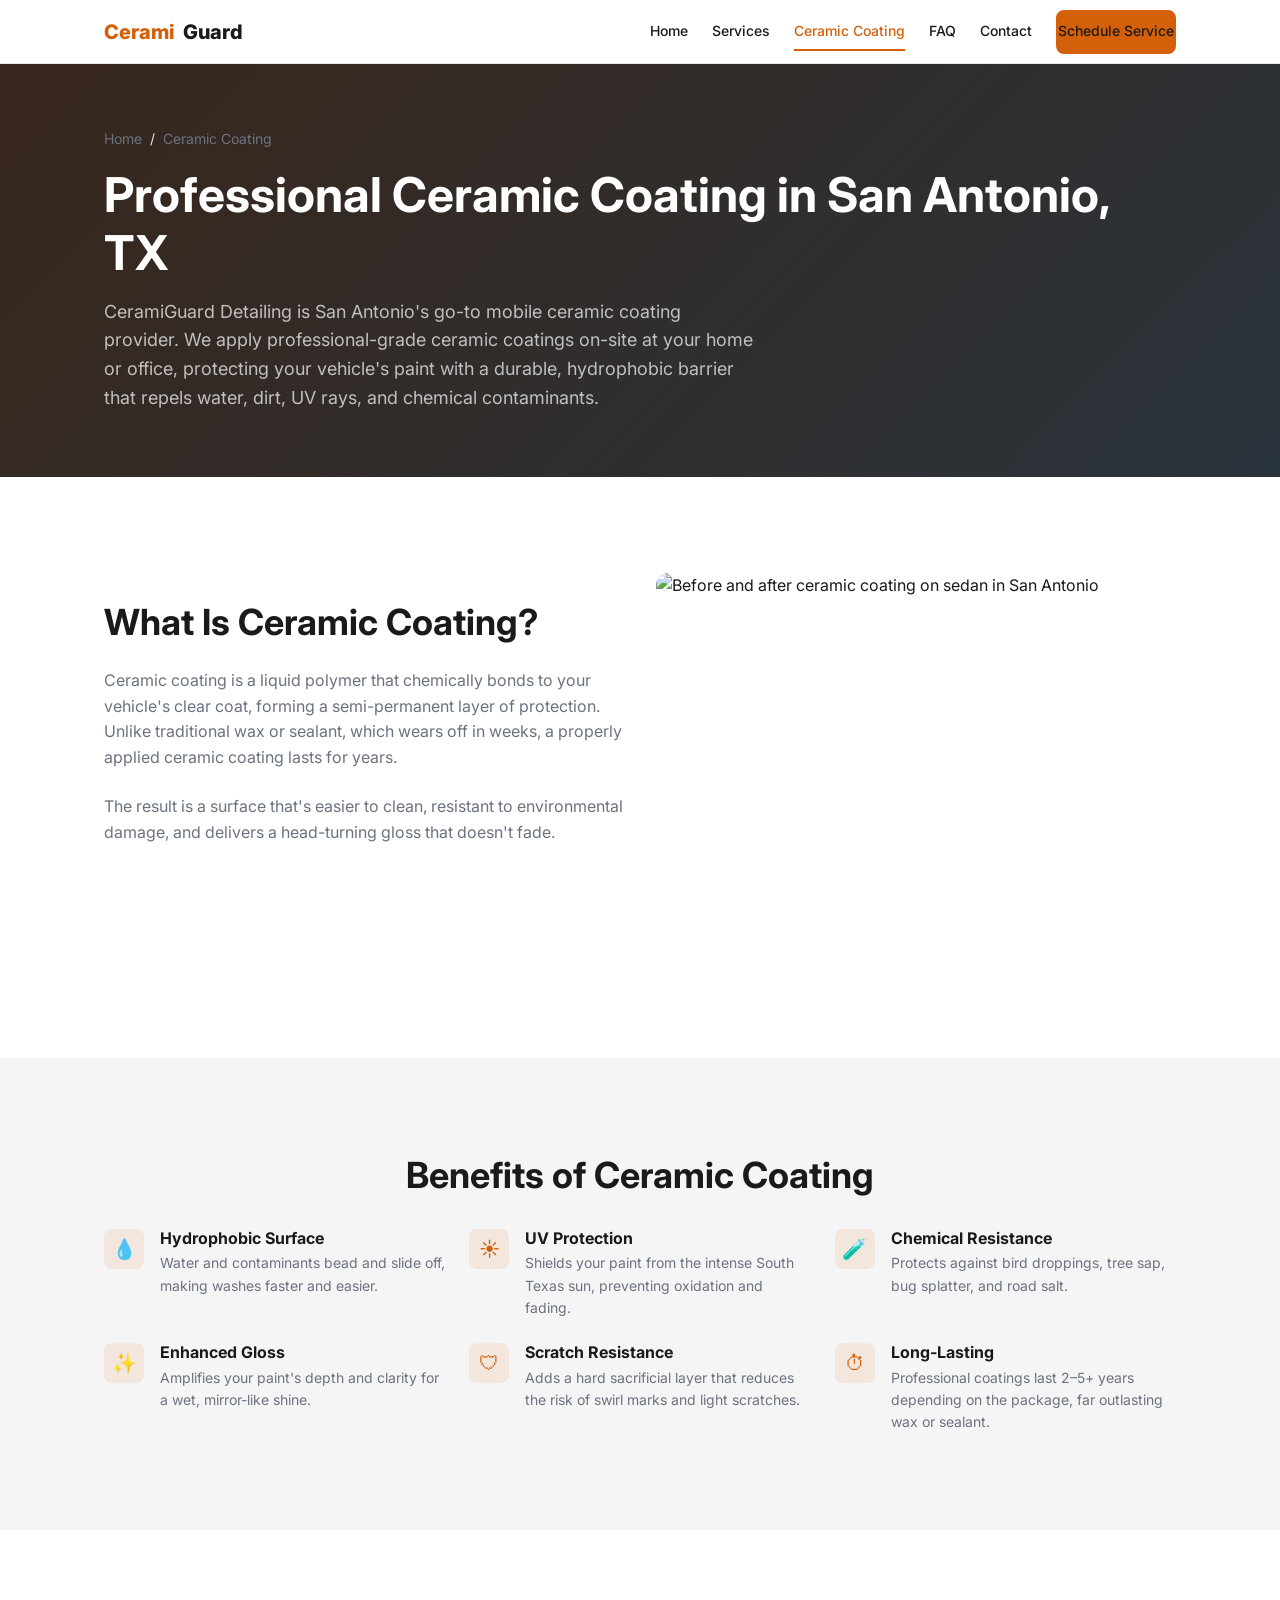
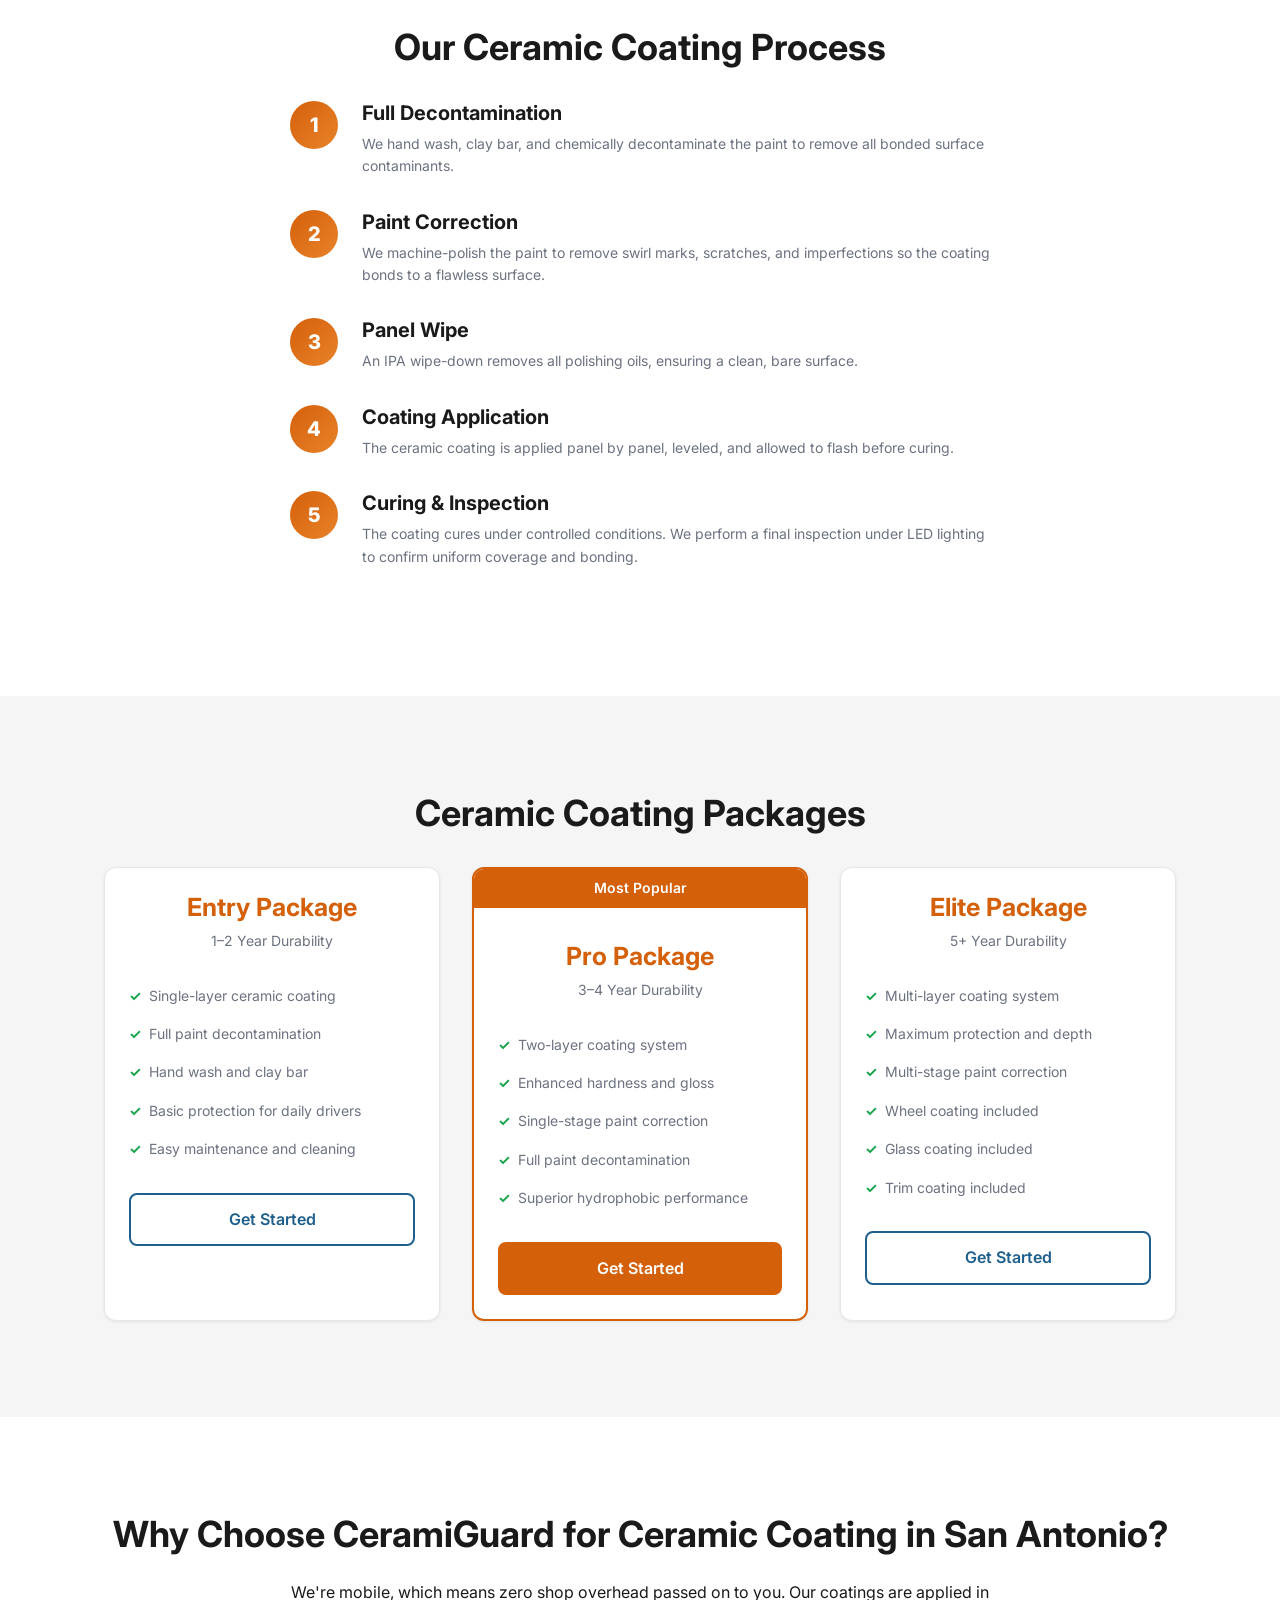
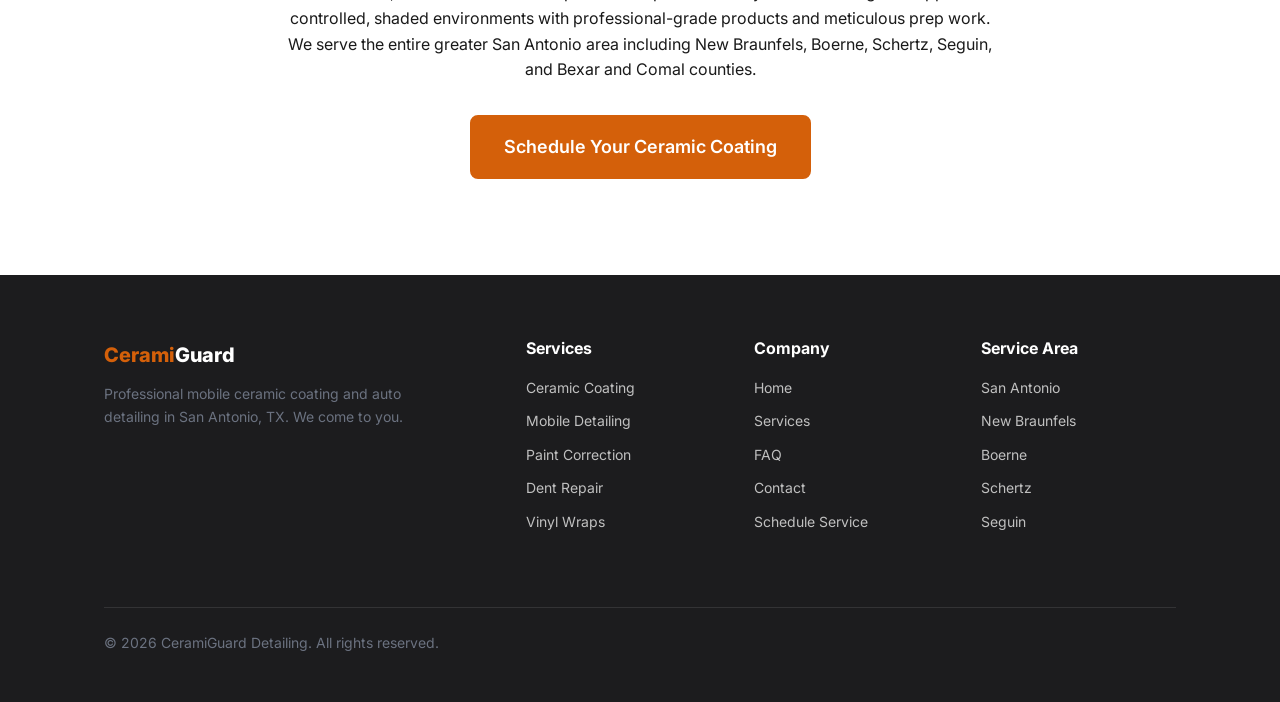
==== ceramic-coating.html @ 39f0410c "Build 6-page CeramiGuard Detailing website from spec documents Create complete static website with b" ====
<!DOCTYPE html>
<html lang="en">
<head>
  <meta charset="UTF-8">
  <meta name="viewport" content="width=device-width, initial-scale=1.0">
  <title>Ceramic Coating San Antonio | Professional Mobile Ceramic Coating | CeramiGuard</title>
  <meta name="description" content="Get professional ceramic coating in San Antonio, TX. CeramiGuard delivers mobile ceramic coating with multi-layer protection, UV defense & lasting gloss. Book now.">
  <link rel="preconnect" href="https://fonts.googleapis.com">
  <link rel="preconnect" href="https://fonts.gstatic.com" crossorigin>
  <link href="https://fonts.googleapis.com/css2?family=Inter:wght@400;500;600;700;800&display=swap" rel="stylesheet">
  <link rel="stylesheet" href="css/styles.css">

  <script type="application/ld+json">
  {
    "@context": "https://schema.org",
    "@type": "Service",
    "name": "Professional Ceramic Coating",
    "provider": {
      "@type": "LocalBusiness",
      "name": "CeramiGuard Detailing"
    },
    "areaServed": ["San Antonio", "New Braunfels", "Boerne", "Schertz", "Seguin"],
    "description": "Professional-grade ceramic coating applied on-site at your home or office, protecting your vehicle's paint with a durable, hydrophobic barrier."
  }
  </script>

  <script type="application/ld+json">
  {
    "@context": "https://schema.org",
    "@type": "BreadcrumbList",
    "itemListElement": [
      { "@type": "ListItem", "position": 1, "name": "Home", "item": "index.html" },
      { "@type": "ListItem", "position": 2, "name": "Ceramic Coating", "item": "ceramic-coating.html" }
    ]
  }
  </script>
</head>
<body>
  <a href="#main" class="skip-link">Skip to main content</a>

  <!-- Navigation -->
  <nav class="navbar" aria-label="Main navigation">
    <div class="container">
      <a href="index.html" class="navbar__logo" aria-label="CeramiGuard Detailing Home">
        <span>Cerami</span>Guard
      </a>
      <div class="navbar__links">
        <a href="index.html">Home</a>
        <a href="services.html">Services</a>
        <a href="ceramic-coating.html" class="active">Ceramic Coating</a>
        <a href="faq.html">FAQ</a>
        <a href="contact.html">Contact</a>
        <a href="schedule.html" class="btn btn--primary">Schedule Service</a>
      </div>
      <button class="navbar__toggle" aria-label="Toggle menu" aria-expanded="false">
        <span></span>
      </button>
    </div>
    <div class="navbar__mobile-menu" aria-label="Mobile navigation">
      <a href="index.html">Home</a>
      <a href="services.html">Services</a>
      <a href="ceramic-coating.html" class="active">Ceramic Coating</a>
      <a href="faq.html">FAQ</a>
      <a href="contact.html">Contact</a>
      <a href="schedule.html">Schedule Service</a>
    </div>
  </nav>

  <!-- Page Header -->
  <section class="page-header">
    <div class="container">
      <nav class="breadcrumb" aria-label="Breadcrumb">
        <ol class="breadcrumb__list">
          <li class="breadcrumb__item"><a href="index.html">Home</a></li>
          <li class="breadcrumb__separator" aria-hidden="true">/</li>
          <li class="breadcrumb__item" aria-current="page">Ceramic Coating</li>
        </ol>
      </nav>
      <h1>Professional Ceramic Coating in San Antonio, TX</h1>
      <p>CeramiGuard Detailing is San Antonio's go-to mobile ceramic coating provider. We apply professional-grade ceramic coatings on-site at your home or office, protecting your vehicle's paint with a durable, hydrophobic barrier that repels water, dirt, UV rays, and chemical contaminants.</p>
    </div>
  </section>

  <main id="main">
    <!-- What Is Ceramic Coating -->
    <section class="section">
      <div class="container">
        <div class="service-block">
          <div class="service-block__content">
            <h2>What Is Ceramic Coating?</h2>
            <p>Ceramic coating is a liquid polymer that chemically bonds to your vehicle's clear coat, forming a semi-permanent layer of protection. Unlike traditional wax or sealant, which wears off in weeks, a properly applied ceramic coating lasts for years.</p>
            <p>The result is a surface that's easier to clean, resistant to environmental damage, and delivers a head-turning gloss that doesn't fade.</p>
          </div>
          <div class="service-block__image">
            <img src="https://images.unsplash.com/photo-1601362840469-51e4d8d58785?w=800&h=500&fit=crop" alt="Before and after ceramic coating on sedan in San Antonio" loading="lazy" width="800" height="500">
          </div>
        </div>
      </div>
    </section>

    <!-- Benefits -->
    <section class="section section--surface">
      <div class="container">
        <div class="text-center">
          <h2>Benefits of Ceramic Coating</h2>
        </div>
        <div class="benefits-grid" style="margin-top: var(--space-6)">
          <div class="benefit-item">
            <div class="benefit-item__icon">💧</div>
            <div>
              <h3>Hydrophobic Surface</h3>
              <p>Water and contaminants bead and slide off, making washes faster and easier.</p>
            </div>
          </div>
          <div class="benefit-item">
            <div class="benefit-item__icon">☀️</div>
            <div>
              <h3>UV Protection</h3>
              <p>Shields your paint from the intense South Texas sun, preventing oxidation and fading.</p>
            </div>
          </div>
          <div class="benefit-item">
            <div class="benefit-item__icon">🧪</div>
            <div>
              <h3>Chemical Resistance</h3>
              <p>Protects against bird droppings, tree sap, bug splatter, and road salt.</p>
            </div>
          </div>
          <div class="benefit-item">
            <div class="benefit-item__icon">✨</div>
            <div>
              <h3>Enhanced Gloss</h3>
              <p>Amplifies your paint's depth and clarity for a wet, mirror-like shine.</p>
            </div>
          </div>
          <div class="benefit-item">
            <div class="benefit-item__icon">🛡</div>
            <div>
              <h3>Scratch Resistance</h3>
              <p>Adds a hard sacrificial layer that reduces the risk of swirl marks and light scratches.</p>
            </div>
          </div>
          <div class="benefit-item">
            <div class="benefit-item__icon">⏱</div>
            <div>
              <h3>Long-Lasting</h3>
              <p>Professional coatings last 2–5+ years depending on the package, far outlasting wax or sealant.</p>
            </div>
          </div>
        </div>
      </div>
    </section>

    <!-- Process -->
    <section class="section">
      <div class="container">
        <div class="text-center">
          <h2>Our Ceramic Coating Process</h2>
        </div>
        <div class="process-steps" style="margin-top: var(--space-6); max-width: 700px; margin-left: auto; margin-right: auto;">
          <div class="process-step">
            <div class="process-step__number">1</div>
            <div class="process-step__content">
              <h3>Full Decontamination</h3>
              <p>We hand wash, clay bar, and chemically decontaminate the paint to remove all bonded surface contaminants.</p>
            </div>
          </div>
          <div class="process-step">
            <div class="process-step__number">2</div>
            <div class="process-step__content">
              <h3>Paint Correction</h3>
              <p>We machine-polish the paint to remove swirl marks, scratches, and imperfections so the coating bonds to a flawless surface.</p>
            </div>
          </div>
          <div class="process-step">
            <div class="process-step__number">3</div>
            <div class="process-step__content">
              <h3>Panel Wipe</h3>
              <p>An IPA wipe-down removes all polishing oils, ensuring a clean, bare surface.</p>
            </div>
          </div>
          <div class="process-step">
            <div class="process-step__number">4</div>
            <div class="process-step__content">
              <h3>Coating Application</h3>
              <p>The ceramic coating is applied panel by panel, leveled, and allowed to flash before curing.</p>
            </div>
          </div>
          <div class="process-step">
            <div class="process-step__number">5</div>
            <div class="process-step__content">
              <h3>Curing &amp; Inspection</h3>
              <p>The coating cures under controlled conditions. We perform a final inspection under LED lighting to confirm uniform coverage and bonding.</p>
            </div>
          </div>
        </div>
      </div>
    </section>

    <!-- Packages -->
    <section class="section section--surface">
      <div class="container">
        <div class="text-center">
          <h2>Ceramic Coating Packages</h2>
        </div>
        <div class="grid grid--3" style="margin-top: var(--space-6)">
          <!-- Entry -->
          <div class="card card--pricing">
            <h3 class="card__tier">Entry Package</h3>
            <p class="card__durability">1–2 Year Durability</p>
            <ul>
              <li>Single-layer ceramic coating</li>
              <li>Full paint decontamination</li>
              <li>Hand wash and clay bar</li>
              <li>Basic protection for daily drivers</li>
              <li>Easy maintenance and cleaning</li>
            </ul>
            <a href="schedule.html" class="btn btn--secondary btn--full">Get Started</a>
          </div>

          <!-- Pro -->
          <div class="card card--pricing featured">
            <div class="card__badge">Most Popular</div>
            <h3 class="card__tier" style="margin-top: var(--space-7)">Pro Package</h3>
            <p class="card__durability">3–4 Year Durability</p>
            <ul>
              <li>Two-layer coating system</li>
              <li>Enhanced hardness and gloss</li>
              <li>Single-stage paint correction</li>
              <li>Full paint decontamination</li>
              <li>Superior hydrophobic performance</li>
            </ul>
            <a href="schedule.html" class="btn btn--primary btn--full">Get Started</a>
          </div>

          <!-- Elite -->
          <div class="card card--pricing">
            <h3 class="card__tier">Elite Package</h3>
            <p class="card__durability">5+ Year Durability</p>
            <ul>
              <li>Multi-layer coating system</li>
              <li>Maximum protection and depth</li>
              <li>Multi-stage paint correction</li>
              <li>Wheel coating included</li>
              <li>Glass coating included</li>
              <li>Trim coating included</li>
            </ul>
            <a href="schedule.html" class="btn btn--secondary btn--full">Get Started</a>
          </div>
        </div>
      </div>
    </section>

    <!-- Why Choose -->
    <section class="section">
      <div class="container text-center">
        <h2>Why Choose CeramiGuard for Ceramic Coating in San Antonio?</h2>
        <p>We're mobile, which means zero shop overhead passed on to you. Our coatings are applied in controlled, shaded environments with professional-grade products and meticulous prep work. We serve the entire greater San Antonio area including New Braunfels, Boerne, Schertz, Seguin, and Bexar and Comal counties.</p>
        <div style="margin-top: var(--space-6)">
          <a href="schedule.html" class="btn btn--primary btn--lg">Schedule Your Ceramic Coating</a>
        </div>
      </div>
    </section>
  </main>

  <!-- Footer -->
  <footer class="footer">
    <div class="container">
      <div class="footer__grid">
        <div>
          <div class="footer__brand"><span>Cerami</span>Guard</div>
          <p class="footer__tagline">Professional mobile ceramic coating and auto detailing in San Antonio, TX. We come to you.</p>
        </div>
        <div>
          <h4 class="footer__col-title">Services</h4>
          <ul class="footer__links">
            <li><a href="ceramic-coating.html">Ceramic Coating</a></li>
            <li><a href="services.html">Mobile Detailing</a></li>
            <li><a href="services.html">Paint Correction</a></li>
            <li><a href="services.html">Dent Repair</a></li>
            <li><a href="services.html">Vinyl Wraps</a></li>
          </ul>
        </div>
        <div>
          <h4 class="footer__col-title">Company</h4>
          <ul class="footer__links">
            <li><a href="index.html">Home</a></li>
            <li><a href="services.html">Services</a></li>
            <li><a href="faq.html">FAQ</a></li>
            <li><a href="contact.html">Contact</a></li>
            <li><a href="schedule.html">Schedule Service</a></li>
          </ul>
        </div>
        <div>
          <h4 class="footer__col-title">Service Area</h4>
          <ul class="footer__links">
            <li><a href="contact.html">San Antonio</a></li>
            <li><a href="contact.html">New Braunfels</a></li>
            <li><a href="contact.html">Boerne</a></li>
            <li><a href="contact.html">Schertz</a></li>
            <li><a href="contact.html">Seguin</a></li>
          </ul>
        </div>
      </div>
      <div class="footer__bottom">
        <p class="footer__copyright">&copy; 2026 CeramiGuard Detailing. All rights reserved.</p>
      </div>
    </div>
  </footer>

  <script src="js/main.js"></script>
</body>
</html>
---- css/styles.css ----
/* ==========================================================================
   CeramiGuard Detailing — Stylesheet
   Color Palette: Burnt Orange, Steel Blue, Silver, Gray
   ========================================================================== */

/* ---------- 1. Custom Properties ---------- */
:root {
  /* Colors */
  --color-primary: #D4600A;
  --color-primary-hover: #B8520A;
  --color-secondary: #1E5F8C;
  --color-secondary-hover: #174A6E;
  --color-accent-silver: #C0C0C0;
  --color-surface: #F5F5F5;
  --color-background: #FFFFFF;
  --color-dark: #1C1C1E;
  --color-text-primary: #1A1A1A;
  --color-text-secondary: #6B7280;
  --color-text-inverse: #FFFFFF;
  --color-border: #E5E7EB;
  --color-success: #16A34A;
  --color-error: #DC2626;
  --color-warning: #F59E0B;

  /* Spacing — 8 px grid */
  --space-1: 4px;
  --space-2: 8px;
  --space-3: 12px;
  --space-4: 16px;
  --space-5: 24px;
  --space-6: 32px;
  --space-7: 48px;
  --space-8: 64px;
  --space-9: 96px;
  --space-10: 128px;

  /* Typography */
  --font-family: 'Inter', system-ui, -apple-system, sans-serif;
  --font-size-micro: 0.75rem;   /* 12 px */
  --font-size-small: 0.875rem;  /* 14 px */
  --font-size-body: 1rem;       /* 16 px */
  --font-size-body-lg: 1.125rem;/* 18 px */
  --font-size-h4: 1.25rem;      /* 20 px */
  --font-size-h3: 1.563rem;     /* ~25 px */
  --font-size-h2: 1.953rem;     /* ~31 px */
  --font-size-h1: 2.441rem;     /* ~39 px */
  --font-size-display: 3.052rem;/* ~49 px */

  /* Shadows */
  --shadow-sm: 0 1px 3px rgba(0, 0, 0, 0.08);
  --shadow-md: 0 4px 12px rgba(0, 0, 0, 0.1);
  --shadow-lg: 0 8px 24px rgba(0, 0, 0, 0.12);
  --shadow-nav: 0 2px 8px rgba(0, 0, 0, 0.08);

  /* Misc */
  --radius-sm: 8px;
  --radius-md: 12px;
  --radius-lg: 16px;
  --radius-full: 9999px;
  --transition-fast: 150ms ease;
  --transition-base: 250ms ease;
  --transition-slow: 400ms ease;
  --max-width: 1200px;
  --nav-height: 64px;
  --nav-height-mobile: 56px;
}

/* ---------- 2. Reset / Base ---------- */
*,
*::before,
*::after {
  box-sizing: border-box;
  margin: 0;
  padding: 0;
}

html {
  scroll-behavior: smooth;
  -webkit-text-size-adjust: 100%;
}

body {
  font-family: var(--font-family);
  font-size: var(--font-size-body);
  line-height: 1.6;
  color: var(--color-text-primary);
  background-color: var(--color-background);
  -webkit-font-smoothing: antialiased;
  -moz-osx-font-smoothing: grayscale;
}

img {
  max-width: 100%;
  height: auto;
  display: block;
}

a {
  color: var(--color-secondary);
  text-decoration: none;
  transition: color var(--transition-fast);
}

a:hover {
  color: var(--color-secondary-hover);
}

ul, ol {
  list-style: none;
}

/* ---------- 3. Typography ---------- */
h1, h2, h3, h4, h5, h6 {
  font-weight: 700;
  line-height: 1.2;
  color: var(--color-text-primary);
}

h1 { font-size: var(--font-size-h1); margin-bottom: var(--space-5); }
h2 { font-size: var(--font-size-h2); margin-bottom: var(--space-5); }
h3 { font-size: var(--font-size-h3); margin-bottom: var(--space-4); }
h4 { font-size: var(--font-size-h4); margin-bottom: var(--space-3); }

p {
  margin-bottom: var(--space-4);
  max-width: 72ch;
}

.text-center { text-align: center; }
.text-center p { margin-left: auto; margin-right: auto; }

/* ---------- 4. Layout ---------- */
.container {
  width: 100%;
  max-width: var(--max-width);
  margin: 0 auto;
  padding: 0 var(--space-4);
}

.section {
  padding: var(--space-8) 0;
}

.section--surface {
  background-color: var(--color-surface);
}

.section--dark {
  background-color: var(--color-dark);
  color: var(--color-text-inverse);
}

.section--dark h2,
.section--dark h3,
.section--dark h4 {
  color: var(--color-text-inverse);
}

.grid {
  display: grid;
  gap: var(--space-6);
}

.grid--2 { grid-template-columns: 1fr; }
.grid--3 { grid-template-columns: 1fr; }
.grid--4 { grid-template-columns: 1fr; }

.flex {
  display: flex;
  flex-wrap: wrap;
  gap: var(--space-5);
}

.flex--center {
  align-items: center;
  justify-content: center;
}

/* ---------- 5. Navigation ---------- */
.skip-link {
  position: absolute;
  top: -100%;
  left: var(--space-4);
  background: var(--color-primary);
  color: var(--color-text-inverse);
  padding: var(--space-2) var(--space-4);
  border-radius: var(--radius-sm);
  z-index: 600;
  font-weight: 700;
}

.skip-link:focus {
  top: var(--space-2);
}

.navbar {
  position: sticky;
  top: 0;
  z-index: 100;
  background-color: var(--color-background);
  height: var(--nav-height-mobile);
  display: flex;
  align-items: center;
  transition: box-shadow var(--transition-base);
  border-bottom: 1px solid var(--color-border);
}

.navbar--scrolled {
  box-shadow: var(--shadow-nav);
  border-bottom-color: transparent;
}

.navbar .container {
  display: flex;
  align-items: center;
  justify-content: space-between;
}

.navbar__logo {
  font-size: var(--font-size-h4);
  font-weight: 800;
  color: var(--color-text-primary);
  display: flex;
  align-items: center;
  gap: var(--space-2);
}

.navbar__logo span {
  color: var(--color-primary);
}

.navbar__links {
  display: none;
  gap: var(--space-5);
  align-items: center;
}

.navbar__links a {
  color: var(--color-text-primary);
  font-size: var(--font-size-small);
  font-weight: 500;
  padding: var(--space-2) 0;
  position: relative;
  transition: color var(--transition-fast);
}

.navbar__links a::after {
  content: '';
  position: absolute;
  bottom: 0;
  left: 0;
  width: 0;
  height: 2px;
  background: var(--color-primary);
  transition: width var(--transition-base);
}

.navbar__links a:hover,
.navbar__links a.active {
  color: var(--color-primary);
}

.navbar__links a:hover::after,
.navbar__links a.active::after {
  width: 100%;
}

.navbar__toggle {
  display: flex;
  align-items: center;
  justify-content: center;
  width: 44px;
  height: 44px;
  background: none;
  border: none;
  cursor: pointer;
  padding: 0;
}

.navbar__toggle span {
  display: block;
  width: 24px;
  height: 2px;
  background: var(--color-text-primary);
  position: relative;
  transition: background var(--transition-fast);
}

.navbar__toggle span::before,
.navbar__toggle span::after {
  content: '';
  position: absolute;
  width: 24px;
  height: 2px;
  background: var(--color-text-primary);
  left: 0;
  transition: transform var(--transition-base);
}

.navbar__toggle span::before { top: -7px; }
.navbar__toggle span::after { top: 7px; }

.navbar__toggle.active span {
  background: transparent;
}

.navbar__toggle.active span::before {
  transform: rotate(45deg);
  top: 0;
}

.navbar__toggle.active span::after {
  transform: rotate(-45deg);
  top: 0;
}

/* Mobile menu */
.navbar__mobile-menu {
  display: none;
  position: absolute;
  top: var(--nav-height-mobile);
  left: 0;
  right: 0;
  background: var(--color-background);
  border-bottom: 1px solid var(--color-border);
  box-shadow: var(--shadow-md);
  padding: var(--space-4);
  z-index: 99;
}

.navbar__mobile-menu.active {
  display: block;
}

.navbar__mobile-menu a {
  display: block;
  padding: var(--space-3) var(--space-4);
  color: var(--color-text-primary);
  font-weight: 500;
  border-radius: var(--radius-sm);
  transition: background var(--transition-fast);
}

.navbar__mobile-menu a:hover,
.navbar__mobile-menu a.active {
  background: var(--color-surface);
  color: var(--color-primary);
}

/* ---------- 6. Buttons / CTAs ---------- */
.btn {
  display: inline-flex;
  align-items: center;
  justify-content: center;
  gap: var(--space-2);
  font-family: var(--font-family);
  font-weight: 600;
  font-size: var(--font-size-body);
  border: 2px solid transparent;
  border-radius: var(--radius-sm);
  cursor: pointer;
  transition: all var(--transition-fast);
  text-decoration: none;
  min-height: 44px;
  padding: var(--space-3) var(--space-5);
}

.btn--primary {
  background-color: var(--color-primary);
  color: var(--color-text-inverse);
  border-color: var(--color-primary);
}

.btn--primary:hover {
  background-color: var(--color-primary-hover);
  border-color: var(--color-primary-hover);
  color: var(--color-text-inverse);
}

.btn--secondary {
  background-color: transparent;
  color: var(--color-secondary);
  border-color: var(--color-secondary);
}

.btn--secondary:hover {
  background-color: var(--color-secondary);
  color: var(--color-text-inverse);
}

.btn--tertiary {
  background: none;
  border: none;
  color: var(--color-primary);
  padding: var(--space-2) var(--space-3);
  min-height: auto;
}

.btn--tertiary:hover {
  color: var(--color-primary-hover);
  text-decoration: underline;
}

.btn--lg {
  font-size: var(--font-size-body-lg);
  padding: var(--space-4) var(--space-6);
  min-height: 52px;
}

.btn--full {
  width: 100%;
}

.btn--white {
  background-color: var(--color-background);
  color: var(--color-primary);
  border-color: var(--color-background);
}

.btn--white:hover {
  background-color: var(--color-surface);
  border-color: var(--color-surface);
  color: var(--color-primary-hover);
}

/* ---------- 7. Cards ---------- */
.card {
  background: var(--color-background);
  border-radius: var(--radius-md);
  padding: var(--space-5);
  box-shadow: var(--shadow-sm);
  transition: transform var(--transition-base), box-shadow var(--transition-base);
  border: 1px solid var(--color-border);
}

.card:hover {
  transform: translateY(-4px);
  box-shadow: var(--shadow-lg);
}

.card__icon {
  width: 48px;
  height: 48px;
  background: linear-gradient(135deg, var(--color-primary), #E8832A);
  border-radius: var(--radius-sm);
  display: flex;
  align-items: center;
  justify-content: center;
  margin-bottom: var(--space-4);
  color: var(--color-text-inverse);
  font-size: 1.5rem;
}

.card__icon--blue {
  background: linear-gradient(135deg, var(--color-secondary), #2A7AB5);
}

.card__title {
  font-size: var(--font-size-h4);
  margin-bottom: var(--space-3);
}

.card__text {
  color: var(--color-text-secondary);
  font-size: var(--font-size-small);
  margin-bottom: var(--space-4);
}

.card__link {
  font-weight: 600;
  font-size: var(--font-size-small);
  color: var(--color-primary);
  display: inline-flex;
  align-items: center;
  gap: var(--space-1);
}

.card__link:hover {
  color: var(--color-primary-hover);
}

.card__link::after {
  content: '→';
  transition: transform var(--transition-fast);
}

.card__link:hover::after {
  transform: translateX(4px);
}

/* Pricing card variant */
.card--pricing {
  text-align: center;
  position: relative;
  overflow: hidden;
}

.card--pricing.featured {
  border: 2px solid var(--color-primary);
}

.card--pricing .card__badge {
  position: absolute;
  top: 0;
  left: 0;
  right: 0;
  background: var(--color-primary);
  color: var(--color-text-inverse);
  font-size: var(--font-size-small);
  font-weight: 600;
  padding: var(--space-2) 0;
}

.card--pricing .card__tier {
  font-size: var(--font-size-h3);
  color: var(--color-primary);
  margin-bottom: var(--space-2);
}

.card--pricing .card__durability {
  color: var(--color-text-secondary);
  font-size: var(--font-size-small);
  margin-bottom: var(--space-5);
}

.card--pricing ul {
  text-align: left;
  margin-bottom: var(--space-5);
}

.card--pricing li {
  padding: var(--space-2) 0;
  font-size: var(--font-size-small);
  color: var(--color-text-secondary);
  display: flex;
  align-items: flex-start;
  gap: var(--space-2);
}

.card--pricing li::before {
  content: '✓';
  color: var(--color-success);
  font-weight: 700;
  flex-shrink: 0;
}

/* ---------- 8. Forms ---------- */
.form-group {
  margin-bottom: var(--space-5);
}

.form-label {
  display: block;
  font-weight: 600;
  font-size: var(--font-size-small);
  margin-bottom: var(--space-2);
  color: var(--color-text-primary);
}

.form-input,
.form-select,
.form-textarea {
  width: 100%;
  height: 48px;
  padding: var(--space-3) var(--space-4);
  font-family: var(--font-family);
  font-size: var(--font-size-body);
  color: var(--color-text-primary);
  background: var(--color-background);
  border: 1px solid var(--color-border);
  border-radius: var(--radius-sm);
  transition: border-color var(--transition-fast), box-shadow var(--transition-fast);
}

.form-textarea {
  height: auto;
  min-height: 120px;
  resize: vertical;
}

.form-input:focus,
.form-select:focus,
.form-textarea:focus {
  outline: none;
  border-color: var(--color-secondary);
  box-shadow: 0 0 0 3px rgba(30, 95, 140, 0.15);
}

.form-input.error,
.form-select.error,
.form-textarea.error {
  border-color: var(--color-error);
}

.form-error {
  color: var(--color-error);
  font-size: var(--font-size-small);
  margin-top: var(--space-1);
  display: none;
}

.form-error.visible {
  display: block;
}

.form-row {
  display: grid;
  gap: var(--space-5);
  grid-template-columns: 1fr;
}

/* ---------- 9. Hero ---------- */
.hero {
  position: relative;
  background: linear-gradient(135deg, var(--color-dark) 0%, #2C2C2E 100%);
  color: var(--color-text-inverse);
  padding: var(--space-9) 0;
  overflow: hidden;
}

.hero::before {
  content: '';
  position: absolute;
  inset: 0;
  background: url('https://images.unsplash.com/photo-1607860108855-64acf2078ed9?w=1920&h=1080&fit=crop') center/cover no-repeat;
  opacity: 0.25;
}

.hero .container {
  position: relative;
  z-index: 1;
}

.hero__content {
  max-width: 700px;
}

.hero h1 {
  color: var(--color-text-inverse);
  font-size: var(--font-size-display);
  line-height: 1.1;
  margin-bottom: var(--space-5);
}

.hero h1 span {
  color: var(--color-primary);
}

.hero__subtitle {
  font-size: var(--font-size-body-lg);
  color: var(--color-accent-silver);
  max-width: 600px;
  margin-bottom: var(--space-6);
  line-height: 1.7;
}

.hero__buttons {
  display: flex;
  flex-wrap: wrap;
  gap: var(--space-4);
}

/* ---------- 10. Trust Bar ---------- */
.trust-bar {
  background: linear-gradient(135deg, var(--color-primary), #E8832A);
  padding: var(--space-6) 0;
  color: var(--color-text-inverse);
}

.trust-bar__items {
  display: flex;
  flex-wrap: wrap;
  justify-content: center;
  gap: var(--space-5);
  text-align: center;
}

.trust-bar__item {
  font-weight: 600;
  font-size: var(--font-size-small);
  display: flex;
  align-items: center;
  gap: var(--space-2);
}

.trust-bar__item::before {
  content: '✓';
  width: 24px;
  height: 24px;
  background: rgba(255, 255, 255, 0.2);
  border-radius: 50%;
  display: flex;
  align-items: center;
  justify-content: center;
  font-size: var(--font-size-micro);
  flex-shrink: 0;
}

/* ---------- 11. Footer ---------- */
.footer {
  background-color: var(--color-dark);
  color: var(--color-accent-silver);
  padding: var(--space-8) 0 var(--space-6);
}

.footer__grid {
  display: grid;
  gap: var(--space-6);
  grid-template-columns: 1fr;
  margin-bottom: var(--space-8);
}

.footer__col-title {
  color: var(--color-text-inverse);
  font-size: var(--font-size-body);
  font-weight: 700;
  margin-bottom: var(--space-4);
}

.footer__links li {
  margin-bottom: var(--space-2);
}

.footer__links a {
  color: var(--color-accent-silver);
  font-size: var(--font-size-small);
  transition: color var(--transition-fast);
}

.footer__links a:hover {
  color: var(--color-primary);
}

.footer__brand {
  font-size: var(--font-size-h4);
  font-weight: 800;
  color: var(--color-text-inverse);
  margin-bottom: var(--space-3);
}

.footer__brand span {
  color: var(--color-primary);
}

.footer__tagline {
  font-size: var(--font-size-small);
  color: var(--color-text-secondary);
  max-width: 300px;
}

.footer__bottom {
  border-top: 1px solid rgba(255, 255, 255, 0.1);
  padding-top: var(--space-5);
  display: flex;
  flex-wrap: wrap;
  justify-content: space-between;
  align-items: center;
  gap: var(--space-4);
}

.footer__copyright {
  font-size: var(--font-size-small);
  color: var(--color-text-secondary);
}

/* ---------- 12. Page-Specific: Service Area ---------- */
.service-area__tags {
  display: flex;
  flex-wrap: wrap;
  gap: var(--space-2);
  justify-content: center;
}

.service-area__tag {
  background: var(--color-surface);
  border: 1px solid var(--color-border);
  padding: var(--space-2) var(--space-4);
  border-radius: var(--radius-full);
  font-size: var(--font-size-small);
  color: var(--color-text-secondary);
  font-weight: 500;
}

/* ---------- 13. Page-Specific: Process Steps ---------- */
.process-steps {
  counter-reset: step;
}

.process-step {
  display: flex;
  gap: var(--space-5);
  margin-bottom: var(--space-6);
  align-items: flex-start;
}

.process-step__number {
  counter-increment: step;
  width: 48px;
  height: 48px;
  min-width: 48px;
  background: linear-gradient(135deg, var(--color-primary), #E8832A);
  border-radius: 50%;
  display: flex;
  align-items: center;
  justify-content: center;
  color: var(--color-text-inverse);
  font-weight: 800;
  font-size: var(--font-size-h4);
}

.process-step__content h3 {
  font-size: var(--font-size-h4);
  margin-bottom: var(--space-2);
}

.process-step__content p {
  color: var(--color-text-secondary);
  font-size: var(--font-size-small);
  margin-bottom: 0;
}

/* ---------- 14. Page-Specific: FAQ Accordion ---------- */
.faq-item {
  border: 1px solid var(--color-border);
  border-radius: var(--radius-md);
  margin-bottom: var(--space-4);
  overflow: hidden;
  transition: box-shadow var(--transition-base);
}

.faq-item:hover {
  box-shadow: var(--shadow-sm);
}

.faq-item__question {
  width: 100%;
  display: flex;
  align-items: center;
  justify-content: space-between;
  gap: var(--space-4);
  padding: var(--space-5);
  background: none;
  border: none;
  cursor: pointer;
  font-family: var(--font-family);
  font-size: var(--font-size-body);
  font-weight: 600;
  color: var(--color-text-primary);
  text-align: left;
  min-height: 44px;
}

.faq-item__icon {
  width: 24px;
  height: 24px;
  min-width: 24px;
  position: relative;
  transition: transform var(--transition-base);
}

.faq-item__icon::before,
.faq-item__icon::after {
  content: '';
  position: absolute;
  background: var(--color-primary);
  top: 50%;
  left: 50%;
  transform: translate(-50%, -50%);
  transition: transform var(--transition-base);
}

.faq-item__icon::before {
  width: 16px;
  height: 2px;
}

.faq-item__icon::after {
  width: 2px;
  height: 16px;
}

.faq-item.active .faq-item__icon::after {
  transform: translate(-50%, -50%) rotate(90deg);
}

.faq-item__answer {
  max-height: 0;
  overflow: hidden;
  transition: max-height var(--transition-slow);
}

.faq-item__answer-inner {
  padding: 0 var(--space-5) var(--space-5);
  color: var(--color-text-secondary);
  line-height: 1.7;
}

.faq-item__answer-inner a {
  color: var(--color-primary);
  font-weight: 600;
}

/* ---------- 15. Page-Specific: Services Page ---------- */
.service-block {
  display: grid;
  gap: var(--space-6);
  align-items: center;
  margin-bottom: var(--space-8);
  grid-template-columns: 1fr;
}

.service-block:nth-child(even) .service-block__image {
  order: -1;
}

.service-block__image {
  border-radius: var(--radius-md);
  overflow: hidden;
  aspect-ratio: 16/10;
}

.service-block__image img {
  width: 100%;
  height: 100%;
  object-fit: cover;
}

.service-block__content h2 {
  color: var(--color-text-primary);
}

.service-block__content p {
  color: var(--color-text-secondary);
  margin-bottom: var(--space-5);
}

/* ---------- 16. Page-Specific: Benefits List ---------- */
.benefits-grid {
  display: grid;
  gap: var(--space-5);
  grid-template-columns: 1fr;
}

.benefit-item {
  display: flex;
  gap: var(--space-4);
  align-items: flex-start;
}

.benefit-item__icon {
  width: 40px;
  height: 40px;
  min-width: 40px;
  background: rgba(212, 96, 10, 0.1);
  border-radius: var(--radius-sm);
  display: flex;
  align-items: center;
  justify-content: center;
  color: var(--color-primary);
  font-size: 1.25rem;
}

.benefit-item h3 {
  font-size: var(--font-size-body);
  margin-bottom: var(--space-1);
}

.benefit-item p {
  color: var(--color-text-secondary);
  font-size: var(--font-size-small);
  margin-bottom: 0;
}

/* ---------- 17. Contact Info Cards ---------- */
.contact-card {
  display: flex;
  align-items: center;
  gap: var(--space-4);
  padding: var(--space-5);
  background: var(--color-surface);
  border-radius: var(--radius-md);
  border: 1px solid var(--color-border);
}

.contact-card__icon {
  width: 48px;
  height: 48px;
  min-width: 48px;
  background: var(--color-primary);
  border-radius: var(--radius-sm);
  display: flex;
  align-items: center;
  justify-content: center;
  color: var(--color-text-inverse);
  font-size: 1.25rem;
}

.contact-card__label {
  font-size: var(--font-size-small);
  color: var(--color-text-secondary);
  margin-bottom: var(--space-1);
}

.contact-card__value {
  font-weight: 600;
  font-size: var(--font-size-body);
  color: var(--color-text-primary);
}

/* ---------- 18. Breadcrumb ---------- */
.breadcrumb {
  padding: var(--space-4) 0;
  font-size: var(--font-size-small);
}

.breadcrumb__list {
  display: flex;
  flex-wrap: wrap;
  gap: var(--space-2);
  align-items: center;
}

.breadcrumb__item {
  color: var(--color-text-secondary);
}

.breadcrumb__item a {
  color: var(--color-text-secondary);
}

.breadcrumb__item a:hover {
  color: var(--color-primary);
}

.breadcrumb__separator {
  color: var(--color-border);
}

/* ---------- 19. Page Header ---------- */
.page-header {
  background: linear-gradient(135deg, var(--color-dark) 0%, #2C2C2E 100%);
  color: var(--color-text-inverse);
  padding: var(--space-7) 0;
  position: relative;
  overflow: hidden;
}

.page-header::before {
  content: '';
  position: absolute;
  inset: 0;
  background: linear-gradient(135deg, rgba(212, 96, 10, 0.15), rgba(30, 95, 140, 0.15));
}

.page-header .container {
  position: relative;
  z-index: 1;
}

.page-header h1 {
  color: var(--color-text-inverse);
  margin-bottom: var(--space-4);
}

.page-header p {
  color: var(--color-accent-silver);
  font-size: var(--font-size-body-lg);
  max-width: 650px;
}

/* ---------- 20. CTA Section ---------- */
.cta-section {
  background: linear-gradient(135deg, var(--color-secondary), var(--color-secondary-hover));
  color: var(--color-text-inverse);
  padding: var(--space-8) 0;
  text-align: center;
}

.cta-section h2 {
  color: var(--color-text-inverse);
  margin-bottom: var(--space-4);
}

.cta-section p {
  color: rgba(255, 255, 255, 0.85);
  margin: 0 auto var(--space-6);
  max-width: 550px;
}

/* ---------- 21. Responsive ---------- */
@media (min-width: 640px) {
  .container {
    padding: 0 var(--space-6);
  }

  .form-row {
    grid-template-columns: 1fr 1fr;
  }

  .grid--2 { grid-template-columns: repeat(2, 1fr); }
  .grid--4 { grid-template-columns: repeat(2, 1fr); }

  .benefits-grid {
    grid-template-columns: repeat(2, 1fr);
  }

  .footer__grid {
    grid-template-columns: repeat(2, 1fr);
  }
}

@media (min-width: 768px) {
  .navbar {
    height: var(--nav-height);
  }

  .navbar__links {
    display: flex;
  }

  .navbar__toggle {
    display: none;
  }

  .navbar__mobile-menu {
    display: none !important;
  }

  .hero h1 {
    font-size: 3.5rem;
  }

  .grid--3 { grid-template-columns: repeat(3, 1fr); }

  .service-block {
    grid-template-columns: 1fr 1fr;
  }
}

@media (min-width: 1024px) {
  .container {
    padding: 0 var(--space-8);
  }

  h1 { font-size: 2.75rem; }
  h2 { font-size: 2.25rem; }

  .hero h1 { font-size: 4rem; }

  .section {
    padding: var(--space-9) 0;
  }

  .grid--4 { grid-template-columns: repeat(4, 1fr); }

  .benefits-grid {
    grid-template-columns: repeat(3, 1fr);
  }

  .footer__grid {
    grid-template-columns: 2fr 1fr 1fr 1fr;
  }
}

@media (min-width: 1280px) {
  h1 { font-size: 3rem; }
  .hero h1 { font-size: 4.5rem; }
}

/* ---------- 22. Accessibility ---------- */
:focus-visible {
  outline: 2px solid var(--color-secondary);
  outline-offset: 2px;
}

@media (prefers-reduced-motion: reduce) {
  *,
  *::before,
  *::after {
    animation-duration: 0.01ms !important;
    animation-iteration-count: 1 !important;
    transition-duration: 0.01ms !important;
    scroll-behavior: auto !important;
  }
}

/* Screen reader only */
.sr-only {
  position: absolute;
  width: 1px;
  height: 1px;
  padding: 0;
  margin: -1px;
  overflow: hidden;
  clip: rect(0, 0, 0, 0);
  white-space: nowrap;
  border: 0;
}
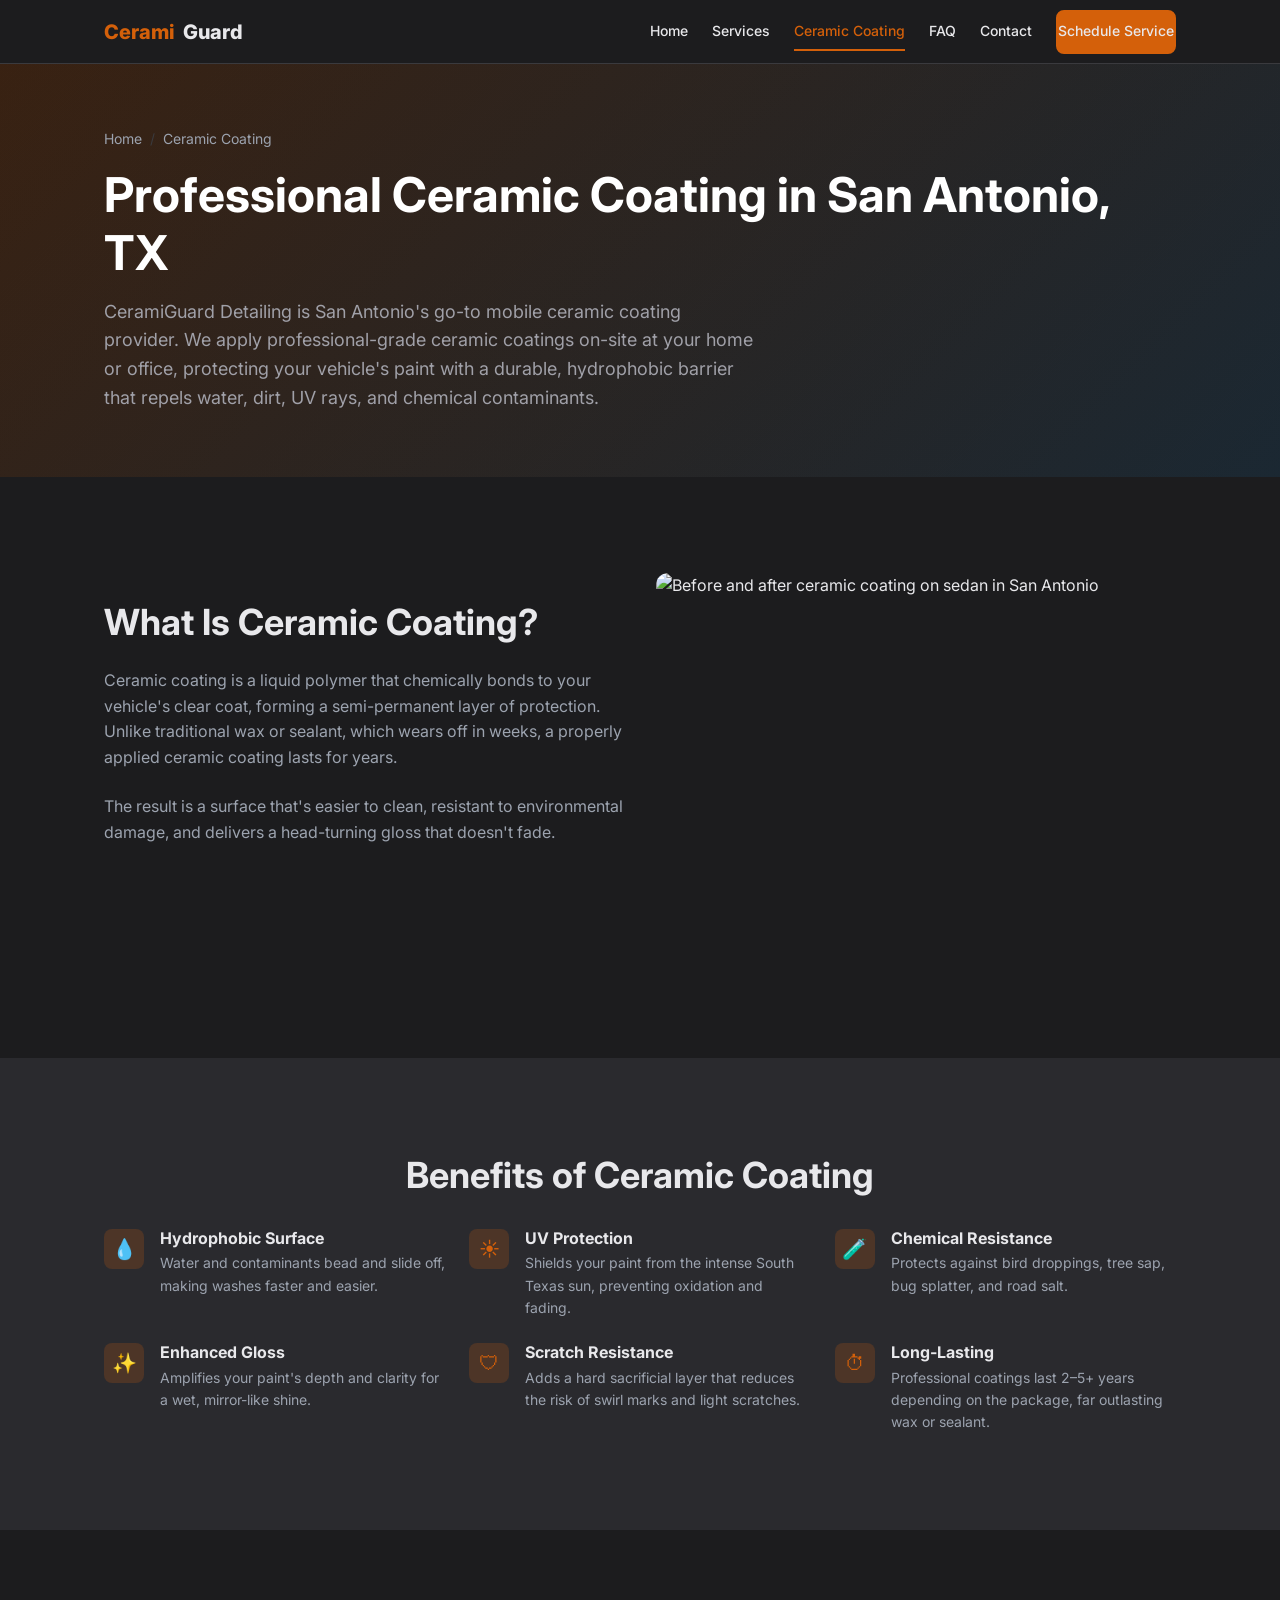
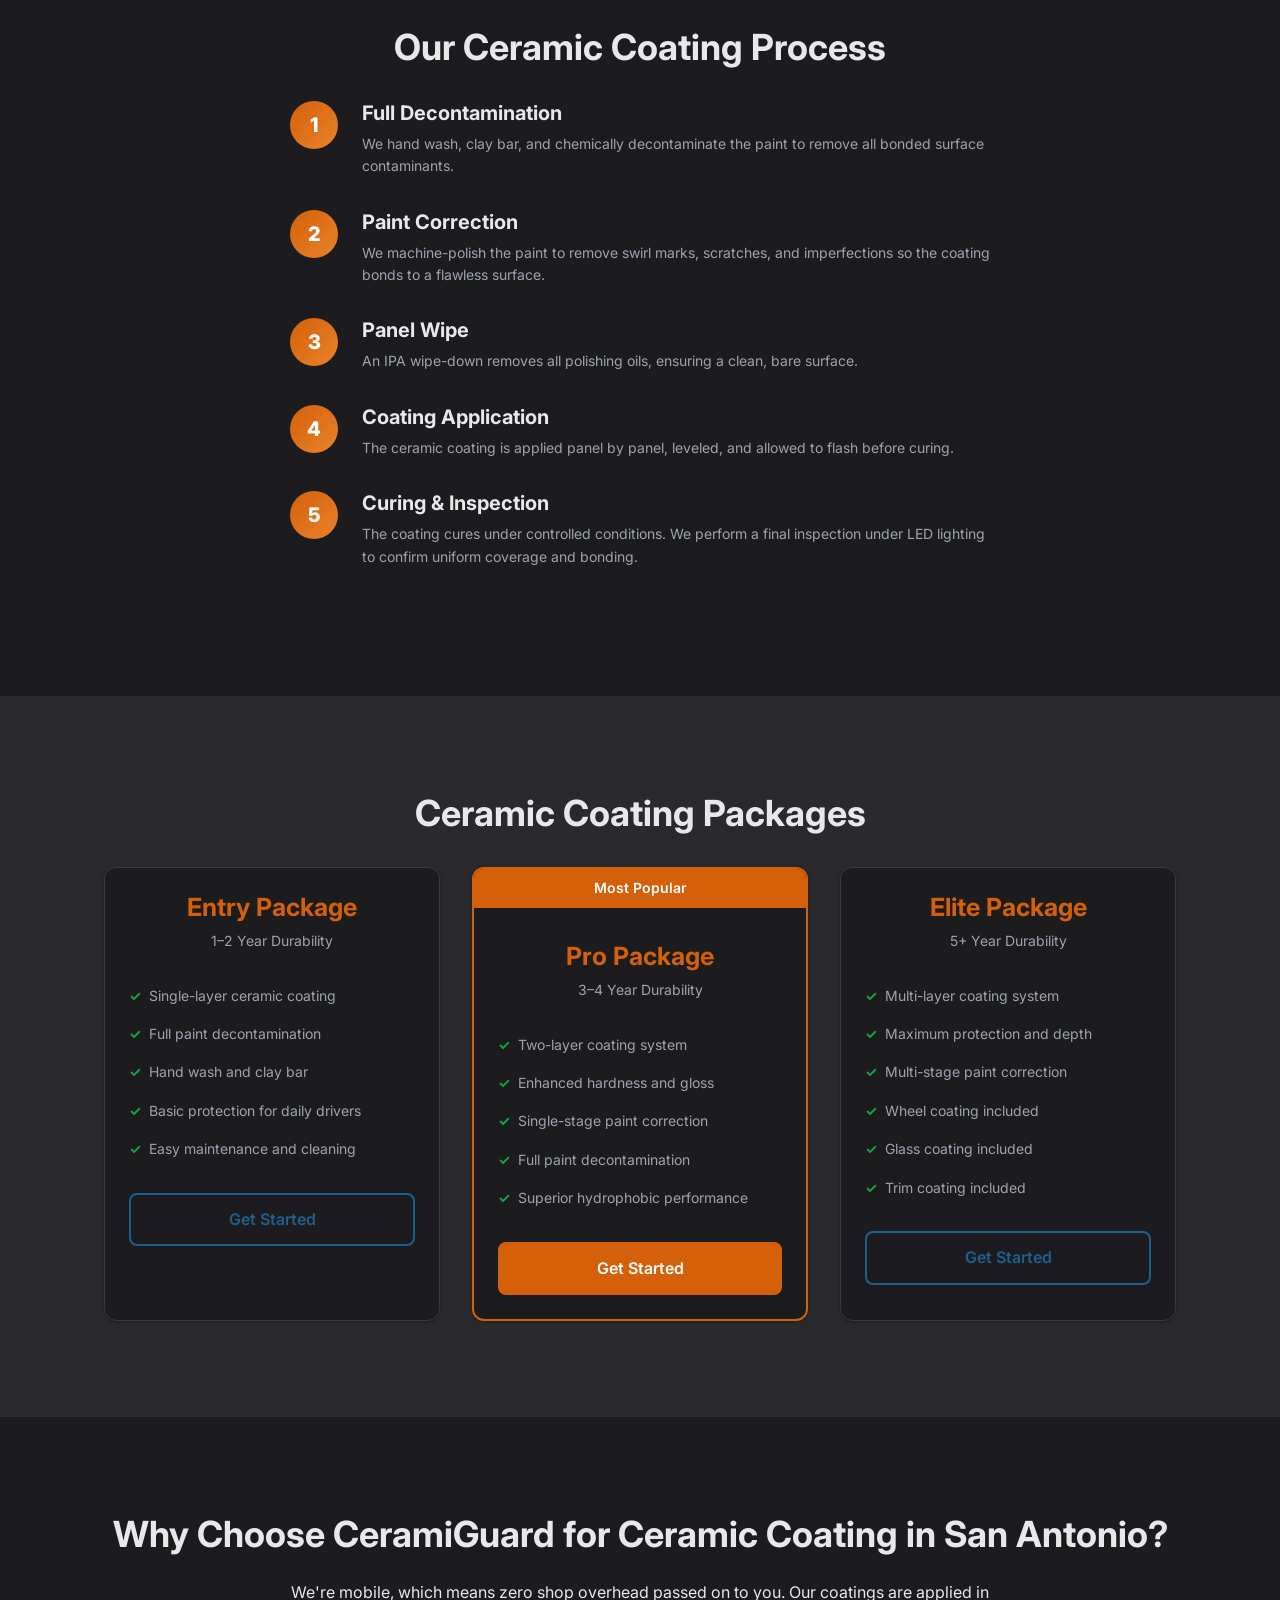
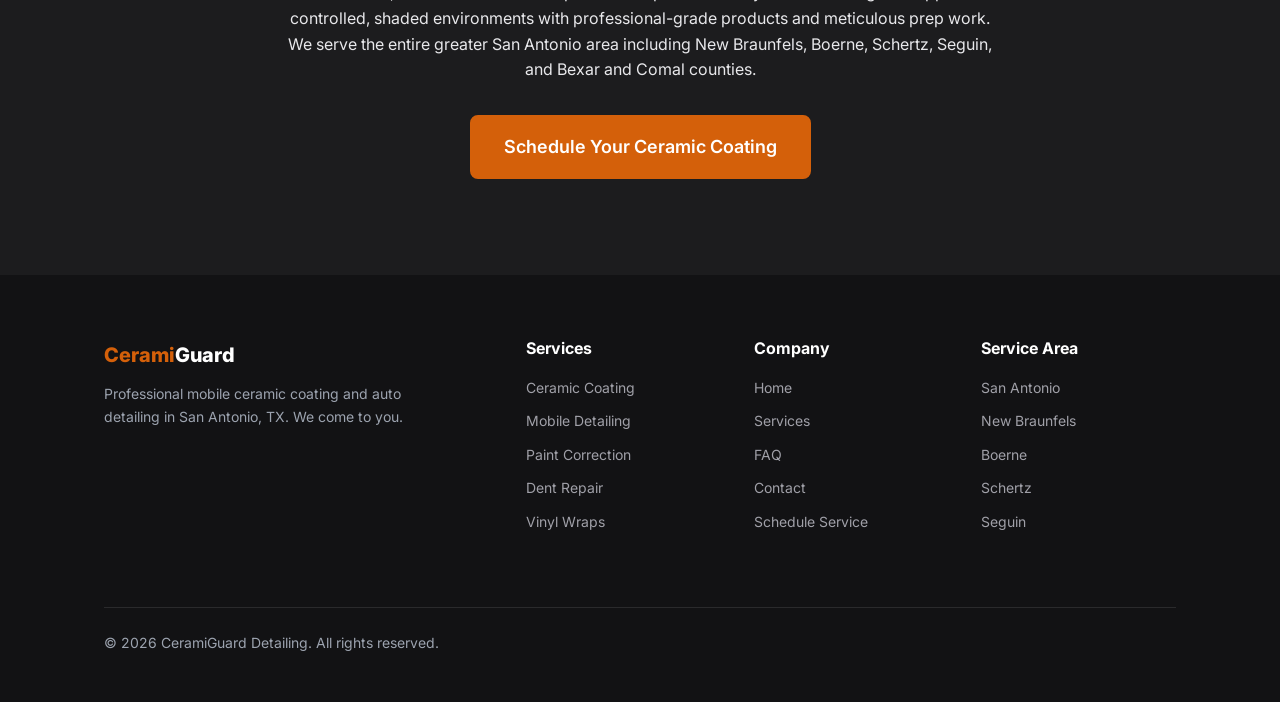
==== commit f7379e7c: "Add Google Analytics (G-8T593WD7BC) tracking to all pages Added the Google tag (gtag.js) snippet imm" ====
--- a/ceramic-coating.html
+++ b/ceramic-coating.html
@@ -1,6 +1,15 @@
 <!DOCTYPE html>
 <html lang="en">
 <head>
+  <!-- Google tag (gtag.js) -->
+  <script async src="https://www.googletagmanager.com/gtag/js?id=G-8T593WD7BC"></script>
+  <script>
+    window.dataLayer = window.dataLayer || [];
+    function gtag(){dataLayer.push(arguments);}
+    gtag('js', new Date());
+
+    gtag('config', 'G-8T593WD7BC');
+  </script>
   <meta charset="UTF-8">
   <meta name="viewport" content="width=device-width, initial-scale=1.0">
   <title>Ceramic Coating San Antonio | Professional Mobile Ceramic Coating | CeramiGuard</title>
--- a/css/styles.css
+++ b/css/styles.css
@@ -1,23 +1,25 @@
 /* ==========================================================================
    CeramiGuard Detailing — Stylesheet
-   Color Palette: Burnt Orange, Steel Blue, Silver, Gray
+   Color Palette: Dark Charcoal, Burnt Orange, Steel Blue
    ========================================================================== */
 
 /* ---------- 1. Custom Properties ---------- */
 :root {
+  color-scheme: dark;
+
   /* Colors */
   --color-primary: #D4600A;
   --color-primary-hover: #B8520A;
   --color-secondary: #1E5F8C;
   --color-secondary-hover: #174A6E;
-  --color-accent-silver: #C0C0C0;
-  --color-surface: #F5F5F5;
-  --color-background: #FFFFFF;
-  --color-dark: #1C1C1E;
-  --color-text-primary: #1A1A1A;
-  --color-text-secondary: #6B7280;
+  --color-accent-silver: #A0A0A8;
+  --color-surface: #2A2A2E;
+  --color-background: #1C1C1E;
+  --color-dark: #121214;
+  --color-text-primary: #E8E8EB;
+  --color-text-secondary: #9CA3AF;
   --color-text-inverse: #FFFFFF;
-  --color-border: #E5E7EB;
+  --color-border: #3A3A3E;
   --color-success: #16A34A;
   --color-error: #DC2626;
   --color-warning: #F59E0B;
@@ -47,10 +49,10 @@
   --font-size-display: 3.052rem;/* ~49 px */
 
   /* Shadows */
-  --shadow-sm: 0 1px 3px rgba(0, 0, 0, 0.08);
-  --shadow-md: 0 4px 12px rgba(0, 0, 0, 0.1);
-  --shadow-lg: 0 8px 24px rgba(0, 0, 0, 0.12);
-  --shadow-nav: 0 2px 8px rgba(0, 0, 0, 0.08);
+  --shadow-sm: 0 1px 3px rgba(0, 0, 0, 0.3);
+  --shadow-md: 0 4px 12px rgba(0, 0, 0, 0.4);
+  --shadow-lg: 0 8px 24px rgba(0, 0, 0, 0.5);
+  --shadow-nav: 0 2px 8px rgba(0, 0, 0, 0.3);
 
   /* Misc */
   --radius-sm: 8px;
@@ -96,13 +98,13 @@
 }
 
 a {
-  color: var(--color-secondary);
+  color: #3B8AC4;
   text-decoration: none;
   transition: color var(--transition-fast);
 }
 
 a:hover {
-  color: var(--color-secondary-hover);
+  color: #4FA0D8;
 }
 
 ul, ol {
@@ -412,14 +414,14 @@
 }
 
 .btn--white {
-  background-color: var(--color-background);
+  background-color: #E8E8EB;
   color: var(--color-primary);
-  border-color: var(--color-background);
+  border-color: #E8E8EB;
 }
 
 .btn--white:hover {
-  background-color: var(--color-surface);
-  border-color: var(--color-surface);
+  background-color: #D0D0D5;
+  border-color: #D0D0D5;
   color: var(--color-primary-hover);
 }
 
@@ -566,7 +568,7 @@
   font-family: var(--font-family);
   font-size: var(--font-size-body);
   color: var(--color-text-primary);
-  background: var(--color-background);
+  background: var(--color-surface);
   border: 1px solid var(--color-border);
   border-radius: var(--radius-sm);
   transition: border-color var(--transition-fast), box-shadow var(--transition-fast);
@@ -583,7 +585,7 @@
 .form-textarea:focus {
   outline: none;
   border-color: var(--color-secondary);
-  box-shadow: 0 0 0 3px rgba(30, 95, 140, 0.15);
+  box-shadow: 0 0 0 3px rgba(30, 95, 140, 0.35);
 }
 
 .form-input.error,
@@ -612,7 +614,7 @@
 /* ---------- 9. Hero ---------- */
 .hero {
   position: relative;
-  background: linear-gradient(135deg, var(--color-dark) 0%, #2C2C2E 100%);
+  background: linear-gradient(135deg, var(--color-dark) 0%, #1A1A1C 100%);
   color: var(--color-text-inverse);
   padding: var(--space-9) 0;
   overflow: hidden;
@@ -951,7 +953,7 @@
   width: 40px;
   height: 40px;
   min-width: 40px;
-  background: rgba(212, 96, 10, 0.1);
+  background: rgba(212, 96, 10, 0.2);
   border-radius: var(--radius-sm);
   display: flex;
   align-items: center;
@@ -1038,7 +1040,7 @@
 
 /* ---------- 19. Page Header ---------- */
 .page-header {
-  background: linear-gradient(135deg, var(--color-dark) 0%, #2C2C2E 100%);
+  background: linear-gradient(135deg, var(--color-dark) 0%, #1A1A1C 100%);
   color: var(--color-text-inverse);
   padding: var(--space-7) 0;
   position: relative;
@@ -1049,7 +1051,7 @@
   content: '';
   position: absolute;
   inset: 0;
-  background: linear-gradient(135deg, rgba(212, 96, 10, 0.15), rgba(30, 95, 140, 0.15));
+  background: linear-gradient(135deg, rgba(212, 96, 10, 0.2), rgba(30, 95, 140, 0.2));
 }
 
 .page-header .container {
